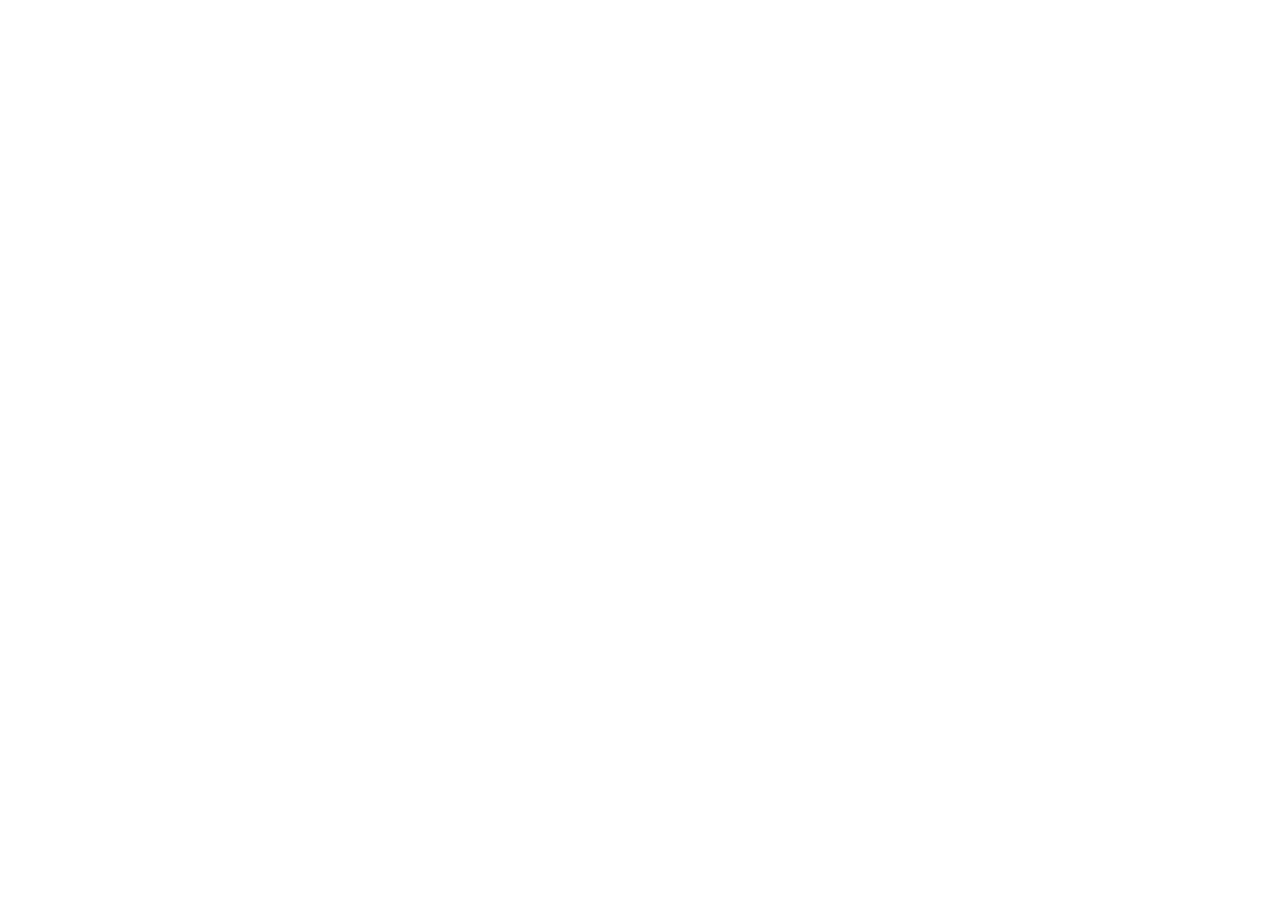
==== cardsfile/card1.html @ 374e4e48 "first commit" ====
<!DOCTYPE html>
<html lang="en">
<head>
    <meta charset="UTF-8">
    <meta name="viewport" content="width=device-width, initial-scale=1.0">
    <title>Document</title>
</head>
<body>
    
</body>
</html>
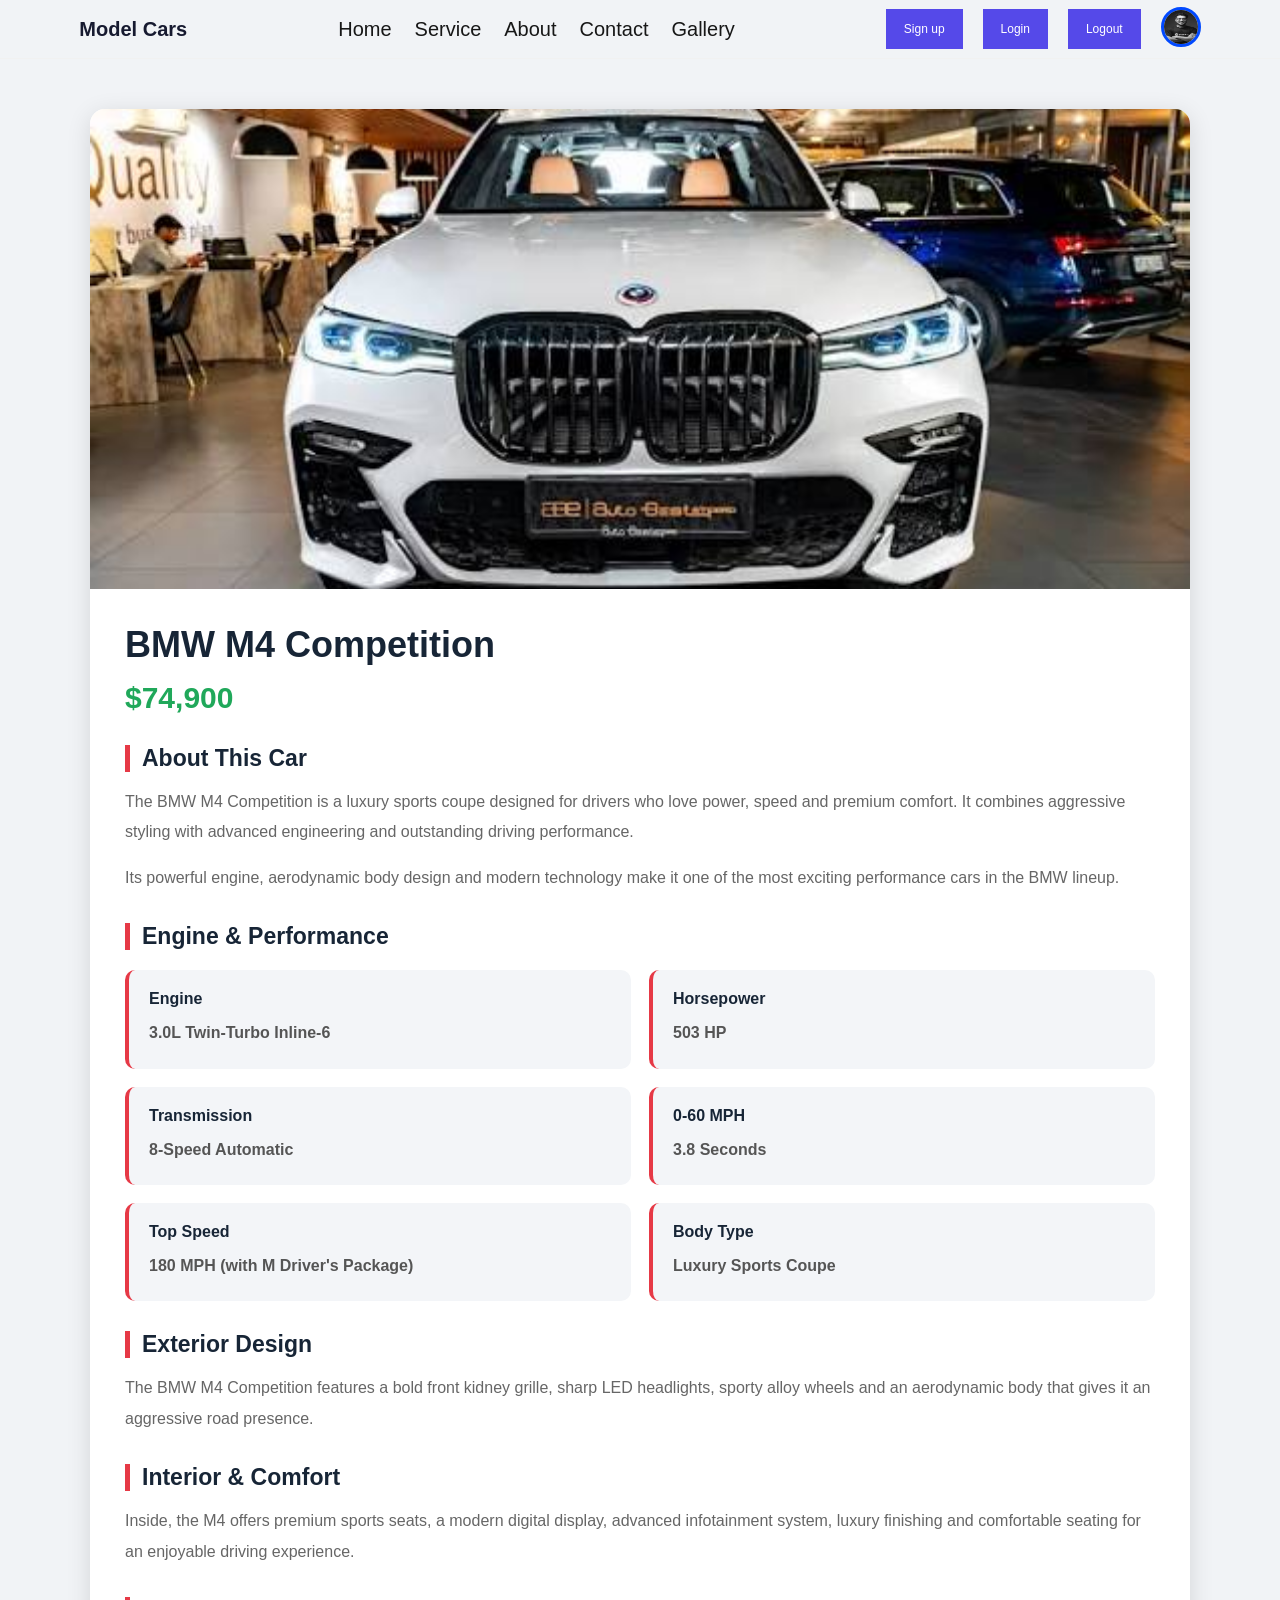
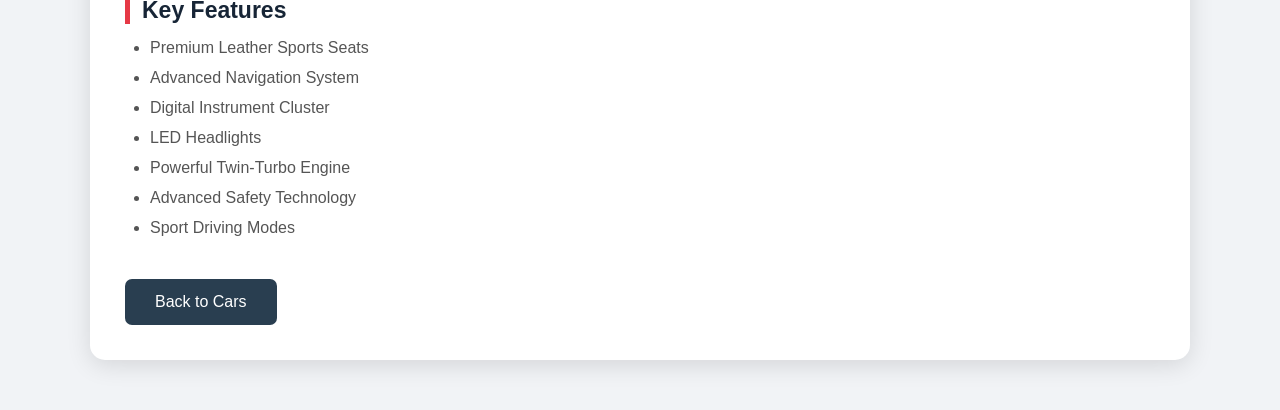
==== commit 42ec7347: "new work" ====
--- a/cardsfile/card1.html
+++ b/cardsfile/card1.html
@@ -1,11 +1,136 @@
+
 <!DOCTYPE html>
 <html lang="en">
 <head>
     <meta charset="UTF-8">
     <meta name="viewport" content="width=device-width, initial-scale=1.0">
-    <title>Document</title>
+    <title>BMW M4 Competition Details</title>
+    <link rel="stylesheet" href="card1.css">
 </head>
 <body>
-    
+    <nav>
+      <a href="../htmlfile/index.html" class="logo">
+        Model Cars
+      </a>
+
+      <ul class="nav-links">
+          <a href="#Home">Home</a>
+        </li>
+          <a href="#Service">Service</a>
+
+        <li><a href="../htmlfile/about.html">About</a></li>
+        <li><a href="../htmlfile/contact.html">Contact</a></li>
+        <li><a href="#Gallery">Gallery</a></li>
+      </ul>
+      <div class="auth-button">
+
+        <a href="./signup.html" class="nav-button" id="signup">Sign up</a>
+        <a href="./login.html" class="nav-button" id="login">Login</a>
+        <a href="./index.html" class="nav-button" onclick="logout()" id="logout">Logout</a>
+        <a href="./profile.html" class="profile-btn" id="profile"><img src="../img/images.jpg"
+            style="border-radius: 50%; border: 3px solid rgb(1, 73, 255);" width="40px" height="40px"></a>
+      </div>
+    </nav>
+  </div>
+
+
+
+<section class="car-details">
+
+    <div class="car-image">
+        <img src="../img/images (3).jpg" alt="BMW M4 Competition">
+    </div>
+
+    <div class="car-content">
+
+        <h1>BMW M4 Competition</h1>
+
+        <div class="price">$74,900</div>
+
+        <h2>About This Car</h2>
+
+        <p>
+            The BMW M4 Competition is a luxury sports coupe designed
+            for drivers who love power, speed and premium comfort.
+            It combines aggressive styling with advanced engineering
+            and outstanding driving performance.
+        </p>
+
+        <p>
+            Its powerful engine, aerodynamic body design and modern
+            technology make it one of the most exciting performance
+            cars in the BMW lineup.
+        </p>
+
+        <h2>Engine & Performance</h2>
+
+        <div class="specifications">
+            <div class="spec">
+                <h3>Engine</h3>
+                <p>3.0L Twin-Turbo Inline-6</p>
+            </div>
+
+            <div class="spec">
+                <h3>Horsepower</h3>
+                <p>503 HP</p>
+            </div>
+
+            <div class="spec">
+                <h3>Transmission</h3>
+                <p>8-Speed Automatic</p>
+            </div>
+
+            <div class="spec">
+                <h3>0-60 MPH</h3>
+                <p>3.8 Seconds</p>
+            </div>
+
+            <div class="spec">
+                <h3>Top Speed</h3>
+                <p>180 MPH (with M Driver's Package)</p>
+            </div>
+
+            <div class="spec">
+                <h3>Body Type</h3>
+                <p>Luxury Sports Coupe</p>
+            </div>
+        </div>
+
+        <h2>Exterior Design</h2>
+
+        <p>
+            The BMW M4 Competition features a bold front kidney grille,
+            sharp LED headlights, sporty alloy wheels and an aerodynamic
+            body that gives it an aggressive road presence.
+        </p>
+
+        <h2>Interior & Comfort</h2>
+
+        <p>
+            Inside, the M4 offers premium sports seats, a modern digital
+            display, advanced infotainment system, luxury finishing
+            and comfortable seating for an enjoyable driving experience.
+        </p>
+
+        <h2>Key Features</h2>
+
+        <ul>
+            <li>Premium Leather Sports Seats</li>
+            <li>Advanced Navigation System</li>
+            <li>Digital Instrument Cluster</li>
+            <li>LED Headlights</li>
+            <li>Powerful Twin-Turbo Engine</li>
+            <li>Advanced Safety Technology</li>
+            <li>Sport Driving Modes</li>
+        </ul>
+
+        <a href="javascript:history.back()" class="back-btn">
+            Back to Cars
+        </a>
+
+    </div>
+
+</section>
+
 </body>
-</html>+</html>
--- a/cardsfile/card1.css
+++ b/cardsfile/card1.css
@@ -0,0 +1,222 @@
+* {
+    margin: 0;
+    padding: 0;
+    box-sizing: border-box;
+}
+
+body {
+    font-family: Arial, sans-serif;
+    background: #f1f3f6;
+    color: #222;
+}
+
+.website {
+  background: #fff;
+  min-height: calc(100vh - 13px);
+  border-radius: 10px;
+  overflow: hidden;
+  position: relative;
+}
+
+nav {
+  height: 59px;
+  display: flex;
+  align-items: center;
+  justify-content: space-between;
+  padding: 0 6.2%;
+  border-bottom: 1px solid #f1f1f1;
+}
+
+.logo {
+  display: flex;
+  align-items: center;
+  font-size: 20px;
+  font-weight: bold;
+  color: #171a30;
+  text-decoration: none;
+}
+
+.logo-icon {
+  width: 22px;
+  height: 22px;
+  border-radius: 50%;
+  background: #5549ed;
+  color: white;
+  display: flex;
+  align-items: center;
+  justify-content: center;
+  font-size: 10px;
+}
+
+.nav-links {
+  display: flex;
+  align-items: center;
+  gap: 23px;
+  list-style: none;
+}
+
+.nav-links a {
+  text-decoration: none;
+  font-size: 20px;
+  color: #171717;
+  transition: color 0.3s;
+}
+
+.nav-links a:hover {
+  color: #5549ed;
+}
+
+
+.auth-button {
+  display: flex;
+  justify-content: center;
+  align-items: center;
+  gap: 20px;
+
+}
+
+.nav-button {
+  background: #5549e9;
+  color: white;
+  text-decoration: none;
+  padding: 13px 18px;
+  font-size: 12px;
+  transition: 0.3s;
+  display: flex;
+}
+
+.nav-button:hover,
+.primary-btn:hover {
+  background: #3e33c9;
+}
+
+
+
+.car-details {
+    width: 90%;
+    max-width: 1100px;
+    margin: 50px auto;
+    background: white;
+    border-radius: 15px;
+    overflow: hidden;
+    box-shadow: 0 5px 25px rgba(0,0,0,0.12);
+}
+
+.car-image img {
+    width: 100%;
+    height: 480px;
+    object-fit: cover;
+    display: block;
+}
+
+.car-content {
+    padding: 35px;
+}
+
+.car-content h1 {
+    font-size: 36px;
+    color: #172536;
+    margin-bottom: 15px;
+}
+
+.price {
+    font-size: 30px;
+    color: #20a85a;
+    font-weight: bold;
+    margin-bottom: 30px;
+}
+
+.car-content h2 {
+    font-size: 23px;
+    color: #172536;
+    margin: 30px 0 15px;
+    border-left: 5px solid #e63946;
+    padding-left: 12px;
+}
+
+.car-content p {
+    font-size: 16px;
+    line-height: 1.9;
+    color: #666;
+    margin-bottom: 15px;
+}
+
+
+.specifications {
+    display: grid;
+    grid-template-columns: repeat(2, 1fr);
+    gap: 18px;
+    margin-top: 20px;
+}
+
+.spec {
+    background: #f3f5f8;
+    padding: 20px;
+    border-radius: 10px;
+    border-left: 4px solid #e63946;
+}
+
+.spec h3 {
+    font-size: 16px;
+    color: #172536;
+    margin-bottom: 10px;
+}
+
+.spec p {
+    margin: 0;
+    font-weight: bold;
+    color: #555;
+}
+
+
+.car-content ul {
+    padding-left: 25px;
+}
+
+.car-content ul li {
+    color: #555;
+    font-size: 16px;
+    margin-bottom: 12px;
+}
+
+
+.back-btn {
+    display: inline-block;
+    margin-top: 30px;
+    padding: 14px 30px;
+    background: #293e50;
+    color: white;
+    text-decoration: none;
+    border-radius: 7px;
+    transition: 0.3s;
+}
+
+.back-btn:hover {
+    background: #e63946;
+}
+
+
+
+@media (max-width: 600px) {
+
+    .car-details {
+        width: 95%;
+        margin: 20px auto;
+    }
+
+    .car-image img {
+        height: 250px;
+    }
+
+    .car-content {
+        padding: 20px;
+    }
+
+    .car-content h1 {
+        font-size: 27px;
+    }
+
+    .specifications {
+        grid-template-columns: 1fr;
+    }
+}
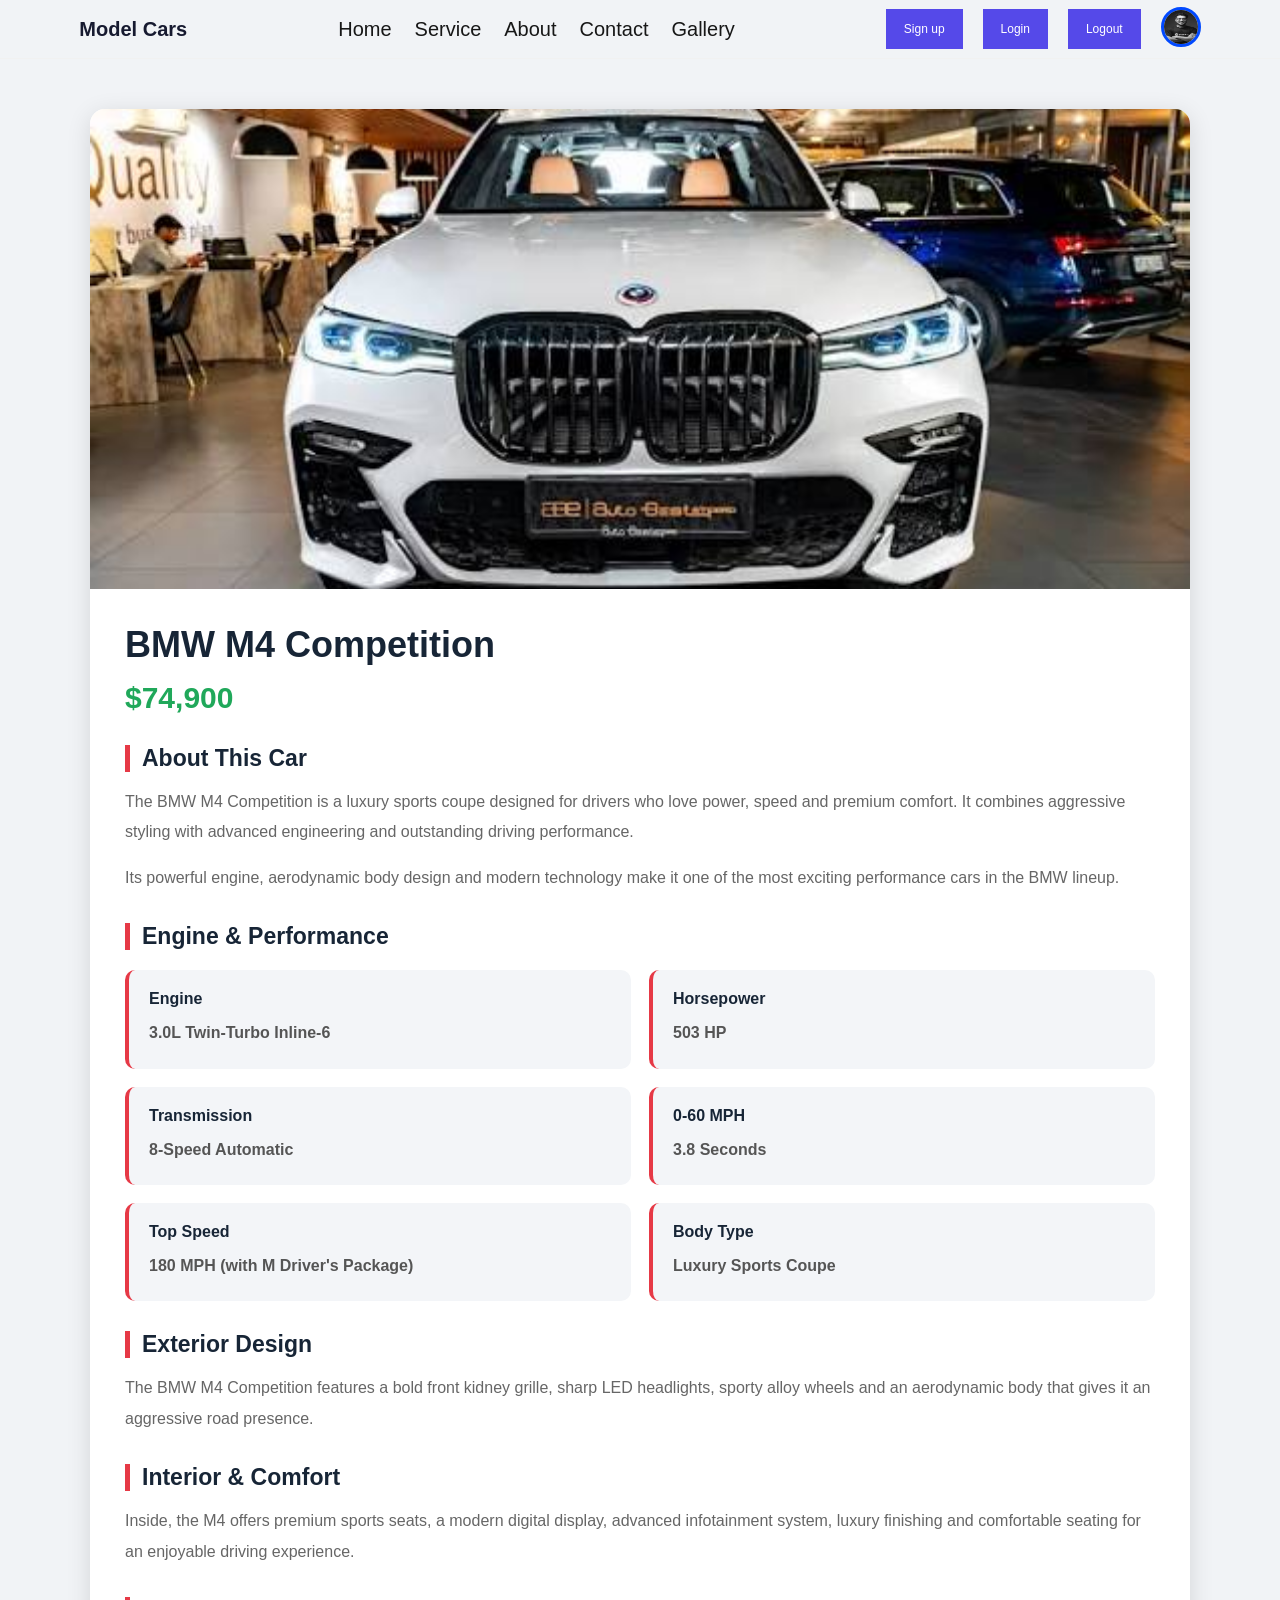
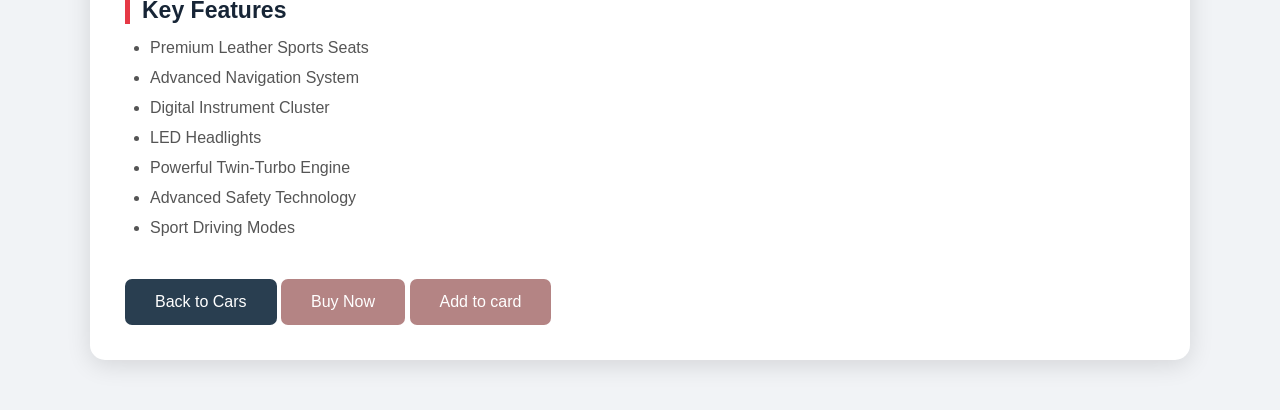
==== commit bd968765: "updated code" ====
--- a/cardsfile/card1.html
+++ b/cardsfile/card1.html
@@ -128,6 +128,13 @@
             Back to Cars
         </a>
 
+        <a href="../htmlfile/checkout.html" class="btn">
+            Buy Now 
+        </a>
+        <a href="" class="btn">
+            Add to card 
+        </a>
+
     </div>
 
 </section>
--- a/cardsfile/card1.css
+++ b/cardsfile/card1.css
@@ -220,3 +220,14 @@
         grid-template-columns: 1fr;
     }
 }
+
+.btn {
+    display: inline-block;
+    margin-top: 30px;
+    padding: 14px 30px;
+    background: #b48484;
+    color: white;
+    text-decoration: none;
+    border-radius: 7px;
+    transition: 0.3s;
+}
